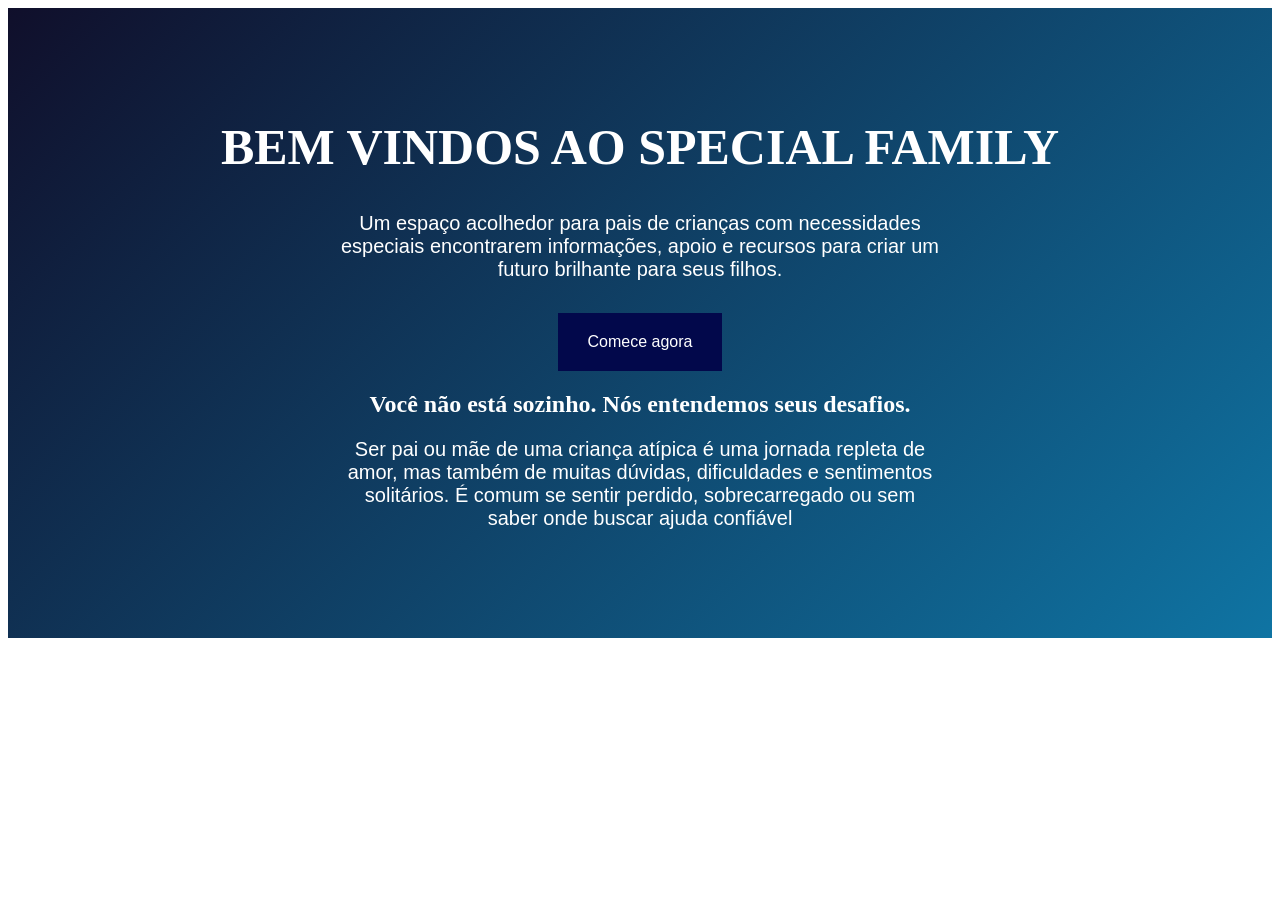
==== inicial.html @ f8e4b8d8 "Rename index.html to inicial.html" ====
<!DOCTYPE html>
<html lang="en">
<head>
    <meta charset="UTF-8">
    <meta name="viewport" content="width=device-width, initial-scale=1.0">
    <link rel="stylesheet" href="inicial.css">
    <title>Document</title>
</head>
<html>
<body>
  <div id="grad1">
    <h1>BEM VINDOS AO SPECIAL FAMILY</h1>
    <p>Um espaço acolhedor para pais de crianças com necessidades especiais encontrarem informações, apoio e recursos para criar um futuro brilhante para seus filhos.</p>
    <div class="container">
         <button class="btn">Comece agora</button>
         
         <h2>Você não está sozinho. Nós entendemos seus desafios.</h2>
         <p>Ser pai ou mãe de uma criança atípica é uma jornada repleta de amor, mas também de muitas dúvidas, dificuldades e sentimentos solitários. É comum se sentir perdido, sobrecarregado ou sem saber onde buscar ajuda confiável</p>
    
    
    
        </div>
  </div>
</body>
</html>
---- inicial.css ----
#grad1 { 
    height: 580px; /* altura do elemento */
    background-color: red;
    padding: 25px; /* preenchimento em volta do elemento */
    background-size: 100% auto;
    background: linear-gradient(135deg, #100f2b, #0f74a3);
    color: white;
    position: relative;
    display: flex;
    flex-direction: column;
    justify-content: center;
    align-items: center;
    text-align: center;
  }
   @font-face { 
            font-family: 'Scripter';
            src: url('caminho/para/scripter.ttf') format('truetype');
        }
        @font-face { 
            font-family: 'Proxima Nova';
            src: url('caminho/para/proximanova.ttf') format('truetype');
        }
  h1{
     font-size: 50px;
     font-family: 'Scripter';
  }
  p{
    font-size: 20px;
    font-family: 'Proxima Nova', sans-serif;
  }

  #grad1 h1 {
    margin-bottom: 16px;
  }

  #grad1 p {
    max-width: 600px;
    margin-bottom: 32px;
  }
/*botão de comece agora*/
  .container .btn {
    background-color: #02084b;
    color: white;
    font-size: 16px;
    padding: 20px 30px;
    border: none;
    cursor: pointer;
    text-align: center;
    display: inline-flex;
    justify-content: center;
    align-items: center;
  }

  .container .btn:hover {
   background-color: #0a0218;
}

/*texto + img*/
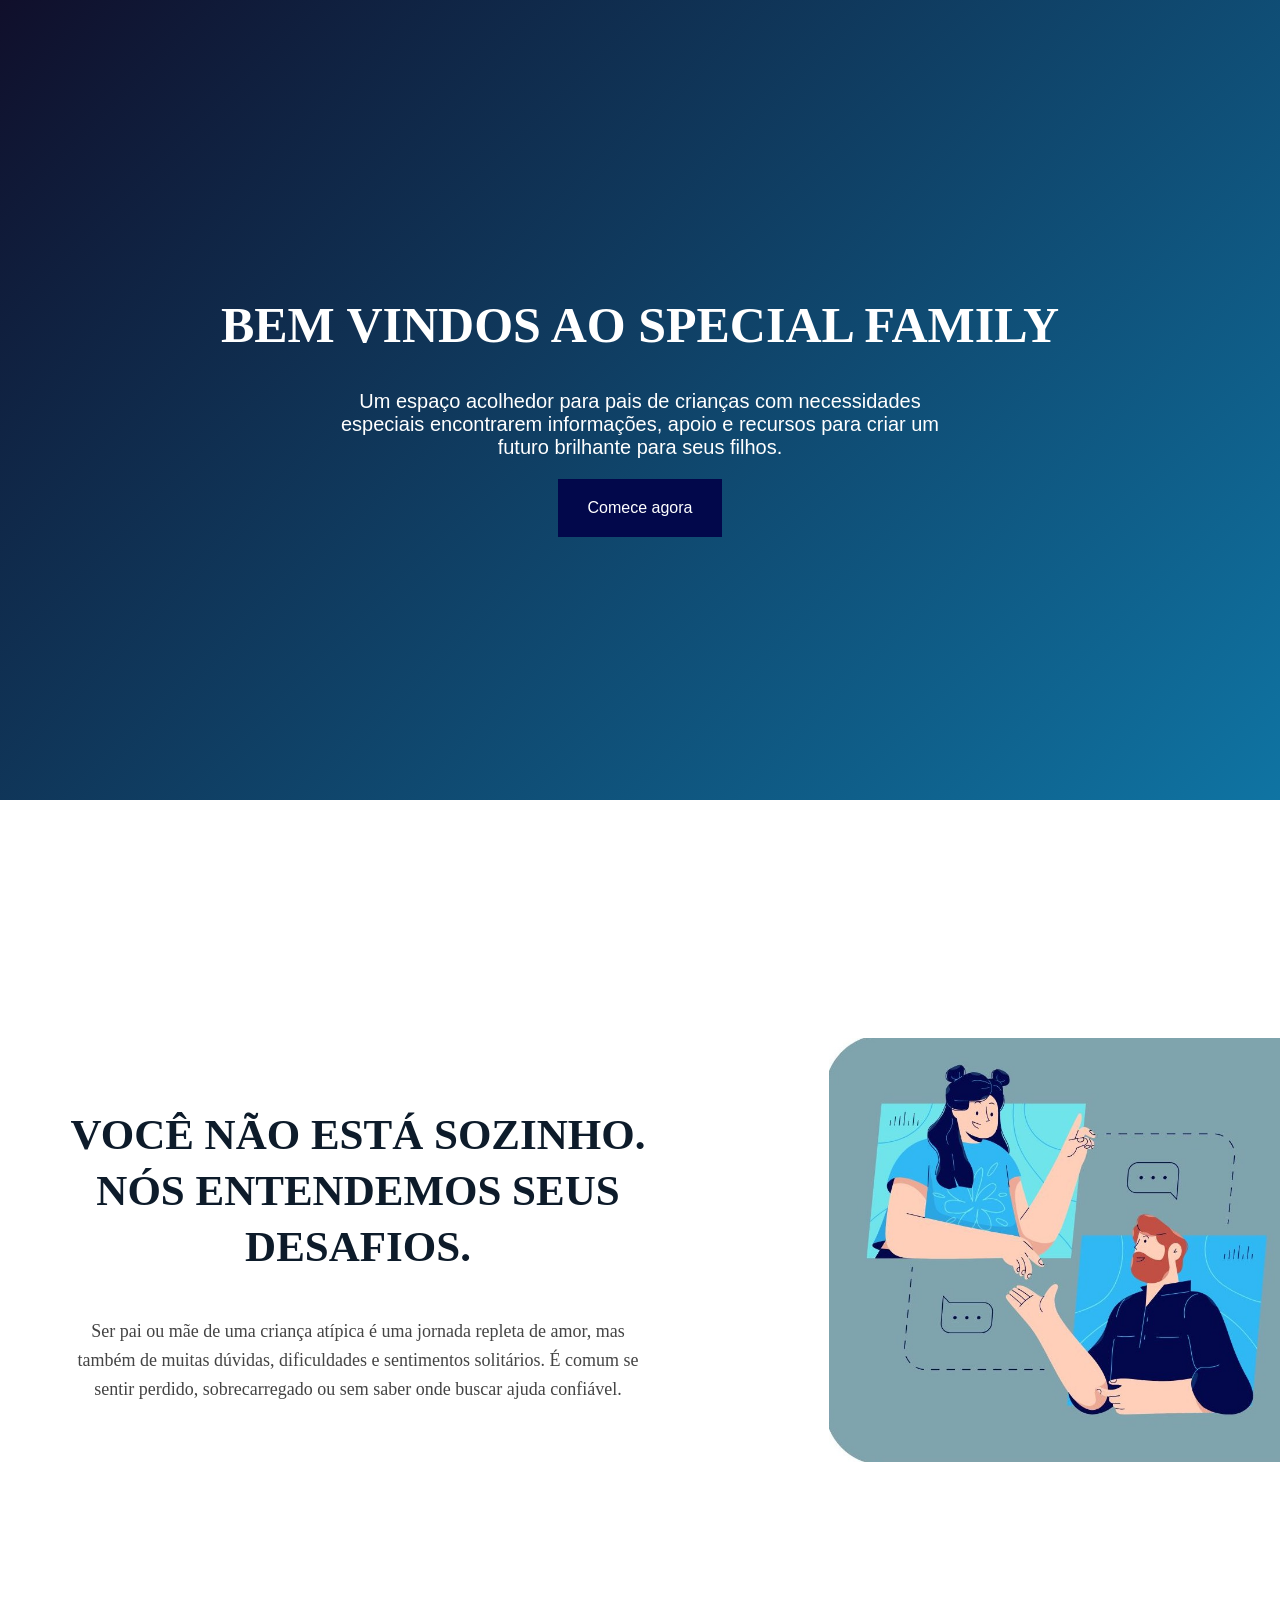
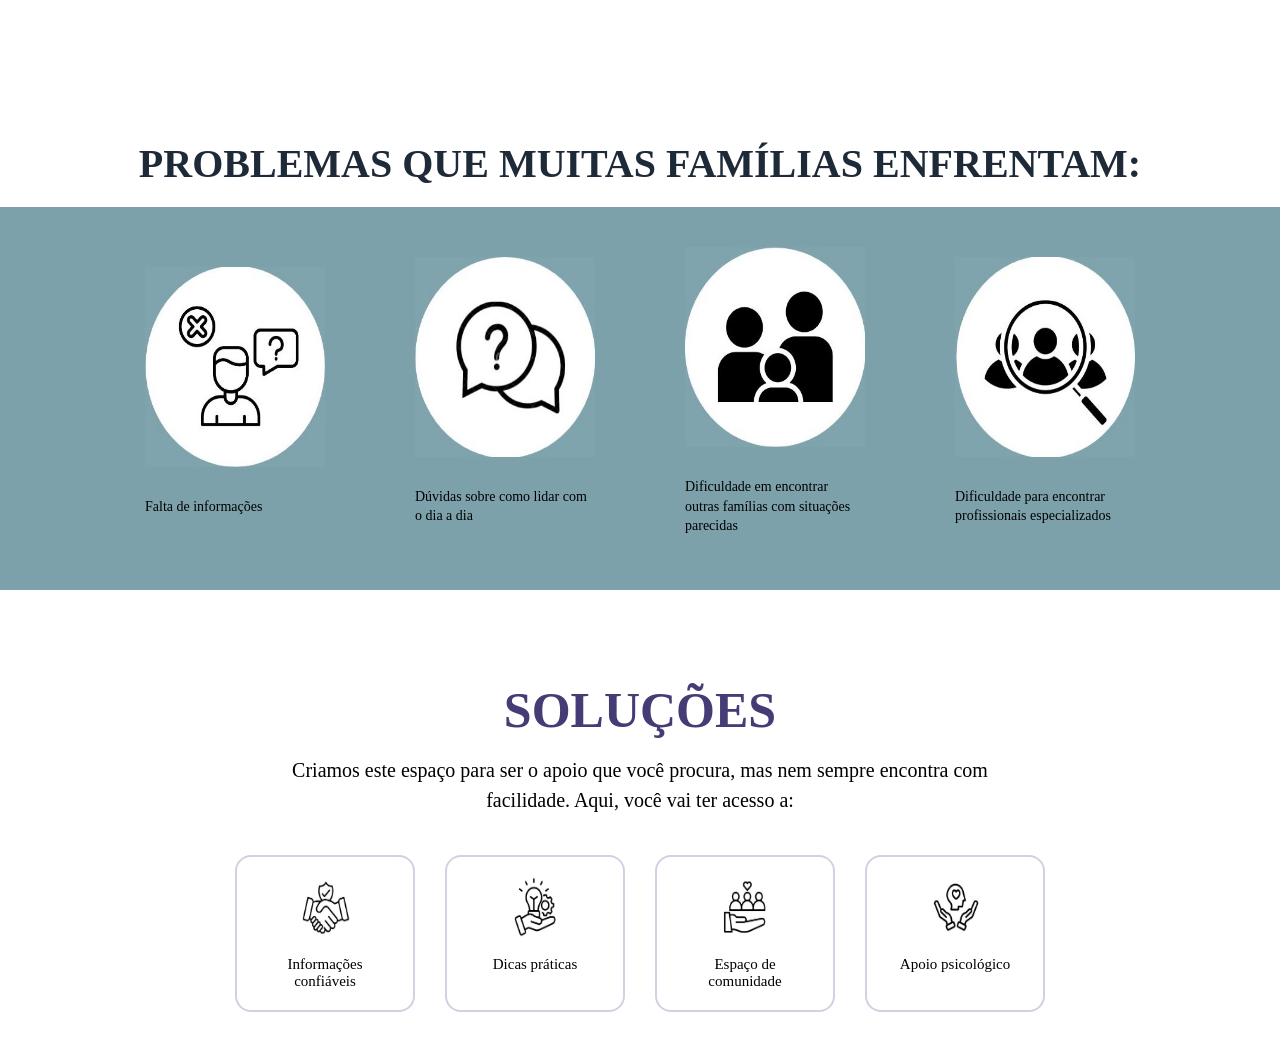
==== commit dc6ae2b4: "ok" ====
--- a/inicial.html
+++ b/inicial.html
@@ -8,18 +8,82 @@
 </head>
 <html>
 <body>
+
+  <!-- inicio -->
   <div id="grad1">
     <h1>BEM VINDOS AO SPECIAL FAMILY</h1>
     <p>Um espaço acolhedor para pais de crianças com necessidades especiais encontrarem informações, apoio e recursos para criar um futuro brilhante para seus filhos.</p>
     <div class="container">
          <button class="btn">Comece agora</button>
-         
-         <h2>Você não está sozinho. Nós entendemos seus desafios.</h2>
-         <p>Ser pai ou mãe de uma criança atípica é uma jornada repleta de amor, mas também de muitas dúvidas, dificuldades e sentimentos solitários. É comum se sentir perdido, sobrecarregado ou sem saber onde buscar ajuda confiável</p>
-    
-    
-    
-        </div>
+     </div> 
+    </div> 
+
+      <!-- part1 -->
+         <div class="apoio-content">
+    <div class="texto">
+      <h1>VOCÊ NÃO ESTÁ SOZINHO. NÓS ENTENDEMOS SEUS DESAFIOS.</h1>
+      <p>
+        Ser pai ou mãe de uma criança atípica é uma jornada repleta de amor, mas também de muitas dúvidas, dificuldades e sentimentos solitários. É comum se sentir perdido, sobrecarregado ou sem saber onde buscar ajuda confiável.
+      </p>
+    </div>
+    <div class="imagem">
+      <img src="imagem/imagem 1.jpg" alt="Ilustração de conversa por vídeo" />
+    </div>
+  </div>
+
+    <!-- part2 problemas -->
+     <h2 class="titulo">PROBLEMAS QUE MUITAS FAMÍLIAS ENFRENTAM:</h2>
+
+  <div class="faixa">
+    <div class="item">
+      <img src="imagem/falta.informação.jpg" alt="Falta de informações">
+      <p>Falta de informações</p>
+    </div>
+    <div class="item">
+      <img src="imagem/duvidas.jpg" alt="Dúvidas do dia a dia">
+      <p>Dúvidas sobre como lidar com o dia a dia</p>
+    </div>
+    <div class="item">
+      <img src="imagem/dificuldade.jpg" alt="Dificuldade com outras famílias">
+      <p>Dificuldade em encontrar outras famílias com situações parecidas</p>
+    </div>
+    <div class="item">
+      <img src="imagem/profissional.jpg" alt="Profissionais especializados">
+      <p>Dificuldade para encontrar profissionais especializados</p>
+    </div>
+  </div>
+
+    <!-- part3 soluções -->
+        <section class="secao-solucoes">
+    <h2 class="titulo2">SOLUÇÕES</h2>
+    <p class="descricao">
+      Criamos este espaço para ser o apoio que você procura, mas nem sempre encontra com facilidade. 
+      Aqui, você vai ter acesso a:
+    </p>
+
+    <div class="cards-container">
+      <div class="card">
+        <img src="imagem/confiavel.jpg" alt="Informações confiáveis">
+        <p>Informações confiáveis</p>
+      </div>
+      <div class="card">
+        <img src="imagem/dicas.jpg" alt="Dicas práticas">
+        <p>Dicas práticas</p>
+      </div>
+      <div class="card">
+        <img src="imagem/comunidade.jpg" alt="Espaço de comunidade">
+        <p>Espaço de comunidade</p>
+      </div>
+      <div class="card">
+        <img src="imagem/apoio.jpg" alt="Apoio psicológico">
+        <p>Apoio psicológico</p>
+      </div>
+    </div>
+  </section>
+
+  <!-- part4 final -->
+
+
   </div>
 </body>
 </html>
--- a/inicial.css
+++ b/inicial.css
@@ -1,7 +1,11 @@
+body {
+  margin: 0;
+}
+
 #grad1 { 
-    height: 580px; /* altura do elemento */
+    height: 700px; /* altura do elemento */
     background-color: red;
-    padding: 25px; /* preenchimento em volta do elemento */
+    padding: 50px; /* preenchimento em volta do elemento */
     background-size: 100% auto;
     background: linear-gradient(135deg, #100f2b, #0f74a3);
     color: white;
@@ -12,6 +16,8 @@
     align-items: center;
     text-align: center;
   }
+
+  /*fonte de texto*/
    @font-face { 
             font-family: 'Scripter';
             src: url('caminho/para/scripter.ttf') format('truetype');
@@ -19,24 +25,22 @@
         @font-face { 
             font-family: 'Proxima Nova';
             src: url('caminho/para/proximanova.ttf') format('truetype');
-        }
-  h1{
-     font-size: 50px;
+ 
+       }
+
+  /*texto do inicio*/
+  #grad1 h1 {
+    margin-bottom: 16px;
+    font-size: 50px;
      font-family: 'Scripter';
   }
-  p{
+ 
+  #grad1 p {
+    max-width: 600px;
     font-size: 20px;
     font-family: 'Proxima Nova', sans-serif;
   }
 
-  #grad1 h1 {
-    margin-bottom: 16px;
-  }
-
-  #grad1 p {
-    max-width: 600px;
-    margin-bottom: 32px;
-  }
 /*botão de comece agora*/
   .container .btn {
     background-color: #02084b;
@@ -55,4 +59,137 @@
    background-color: #0a0218;
 }
 
-/*texto + img*/
+/*texto + img*/ /*part2 problemas*/
+.apoio-content {
+  display: flex;
+  height: 100vh;
+  align-items: center; 
+}
+
+.texto {
+  flex: 0 0 45%;
+  padding: 0px 70px;
+  display: flex;
+  flex-direction: column;
+  justify-content: center;
+  text-align: center;
+}
+
+.texto h1 {
+  font-size: 43px;
+  color: #0d1b2a;
+  margin-bottom: 24px;
+  font-weight: bold;
+  line-height: 1.3;
+}
+
+.texto p {
+  font-size: 18px;
+  line-height: 1.6;
+  color: #444;
+}
+
+.imagem {
+  flex: 0 0 29,9%;
+  display: flex;
+  align-items: stretch;
+  justify-content: flex-end;
+}
+
+.imagem img {
+  width: 80%;
+  height: 70%;
+  object-fit: cover;
+  margin: 0;
+  padding: 60px 0px;
+}
+
+/*part2 problemas*/
+
+.titulo {
+  margin-top: 40px;
+  margin-bottom: 20px;
+  font-size: 40px;
+  color: #1e2a38;
+  text-align: center;
+}
+
+.faixa {
+  background-color: #7da1aa;
+  padding: 40px 20px;
+  display: flex;
+  justify-content: center;
+  flex-wrap: wrap;
+  gap: 90px; 
+  align-items: center;
+}
+
+.item {
+  width: 180px;
+  color: #000;
+}
+
+.item img {
+  width: 180px;
+  height: 200px;
+  margin-bottom: 12px;
+}
+
+.item p {
+  font-size: 14px;
+  color: #000;
+  line-height: 1.4;
+}
+
+/*part3 soluções*/
+.secao-solucoes {
+  text-align: center;
+  padding: 50px 20px;
+}
+
+.titulo2 {
+  font-size: 50px;
+  color: #443d75;
+  margin-bottom: 16px;
+}
+
+.descricao {
+  max-width: 700px;
+  margin: 0 auto 40px;
+  font-size: 20px;
+  line-height: 1.5;
+}
+
+.cards-container {
+  display: flex;
+  justify-content: center;
+  flex-wrap: wrap;
+  gap: 30px;
+}
+
+.card {
+  border: 2px solid #d6cfe2;
+  border-radius: 16px;
+  padding: 20px;
+  width: 180px;
+  box-sizing: border-box;
+  transition: transform 0.3s ease;
+}
+
+.card:hover {
+  transform: translateY(-5px);
+}
+
+.card img {
+  width: 60px;
+  height: 60px;
+  margin-bottom: 15px;
+}
+
+.card p {
+  margin: 0;
+  font-size: 15px;
+  color: #000;
+}
+
+/*part final*/
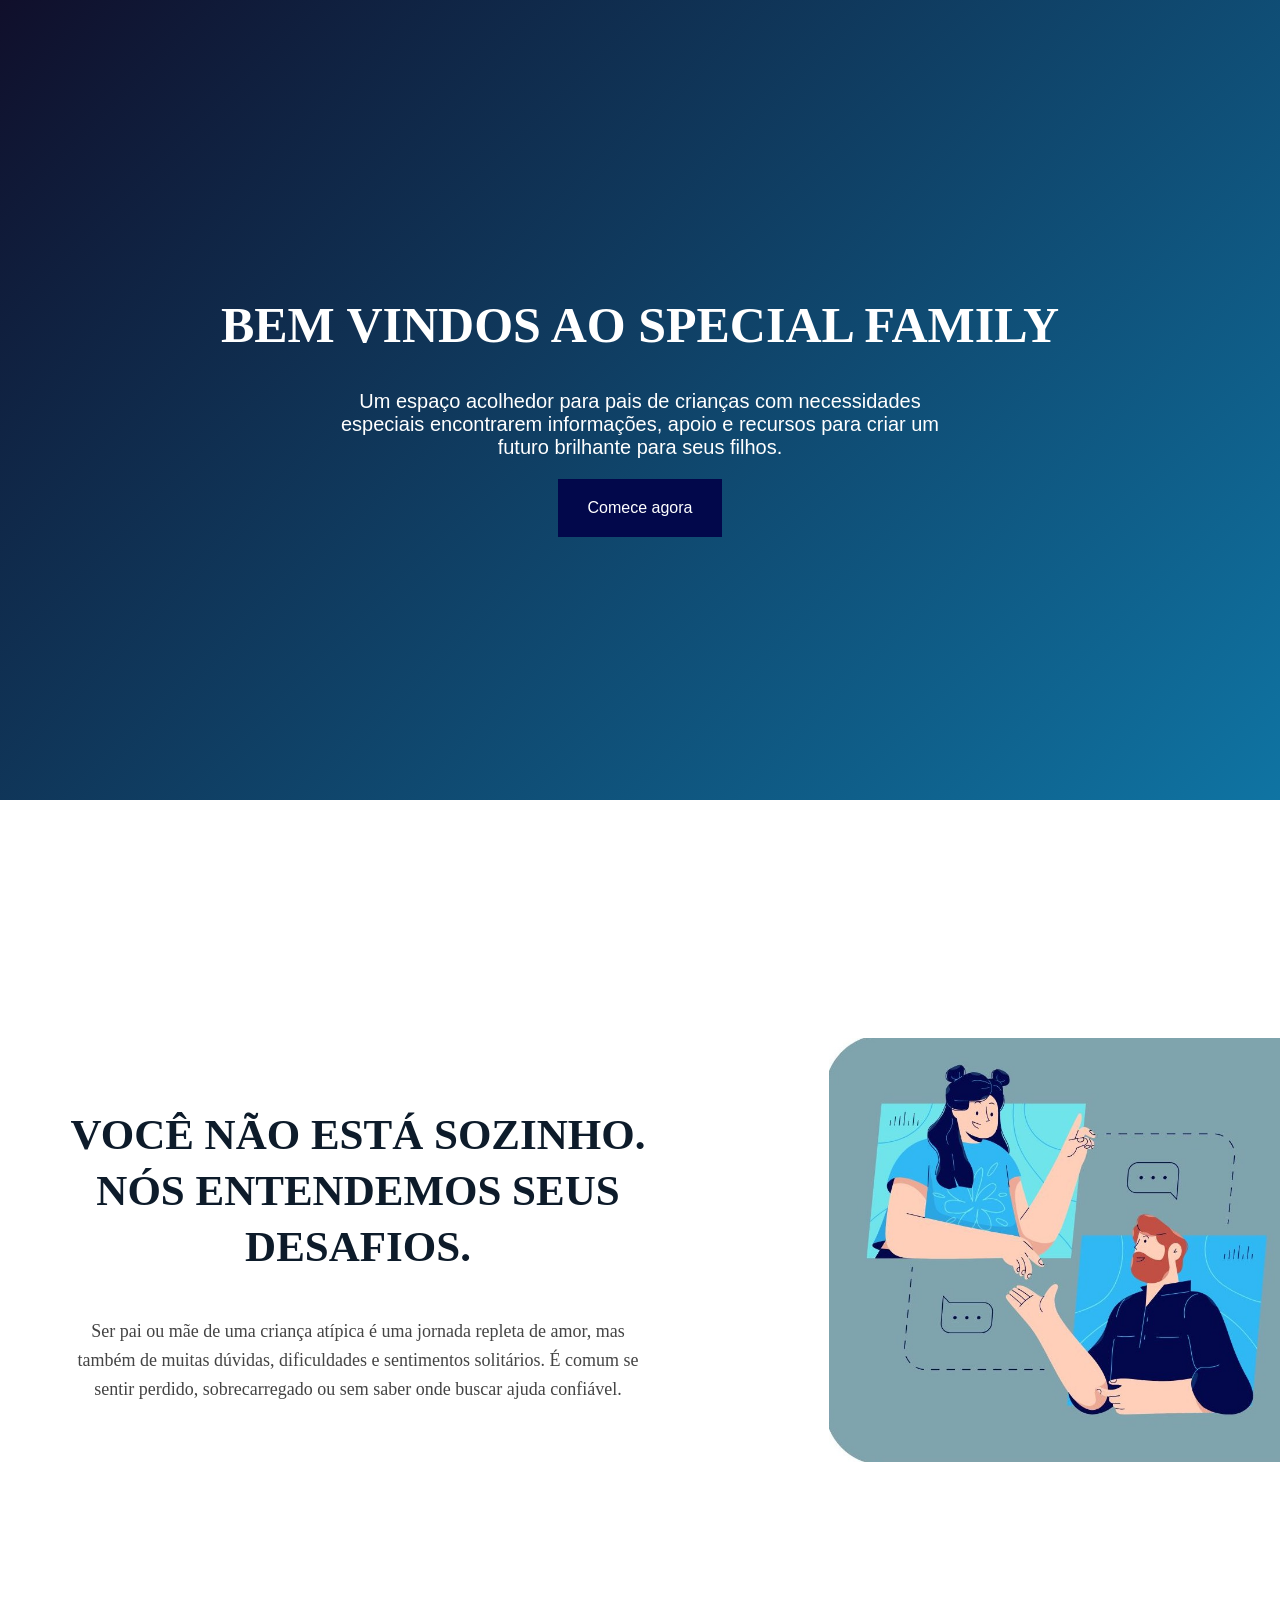
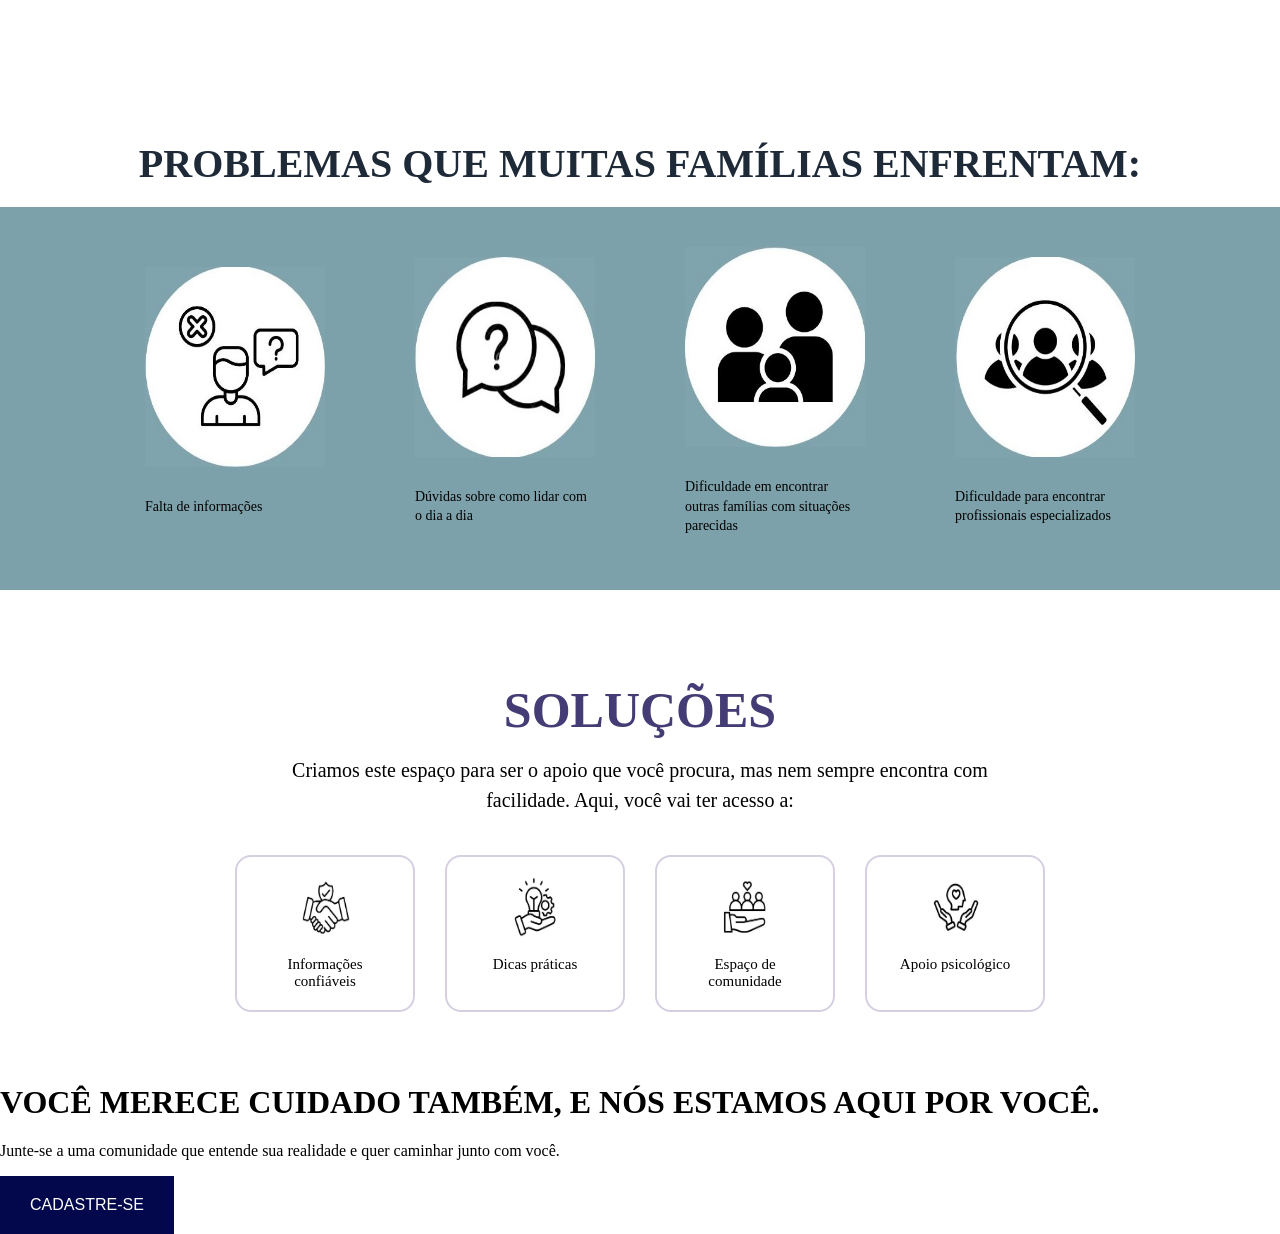
==== commit f4cccdf2: "ok" ====
--- a/inicial.html
+++ b/inicial.html
@@ -81,9 +81,15 @@
     </div>
   </section>
 
-  <!-- part4 final -->
-
-
+   <!-- part4 final -->
+   <div class="titulo-final">
+     <h1>VOCÊ MERECE CUIDADO TAMBÉM, E NÓS ESTAMOS AQUI POR VOCÊ.</h1>
+      <p>Junte-se a uma comunidade que entende sua realidade e quer caminhar junto com você.</p>
+       <div class="container">
+         <button class="btn">CADASTRE-SE</button>
+     </div> 
+    </div> 
+    </div>
   </div>
 </body>
 </html>
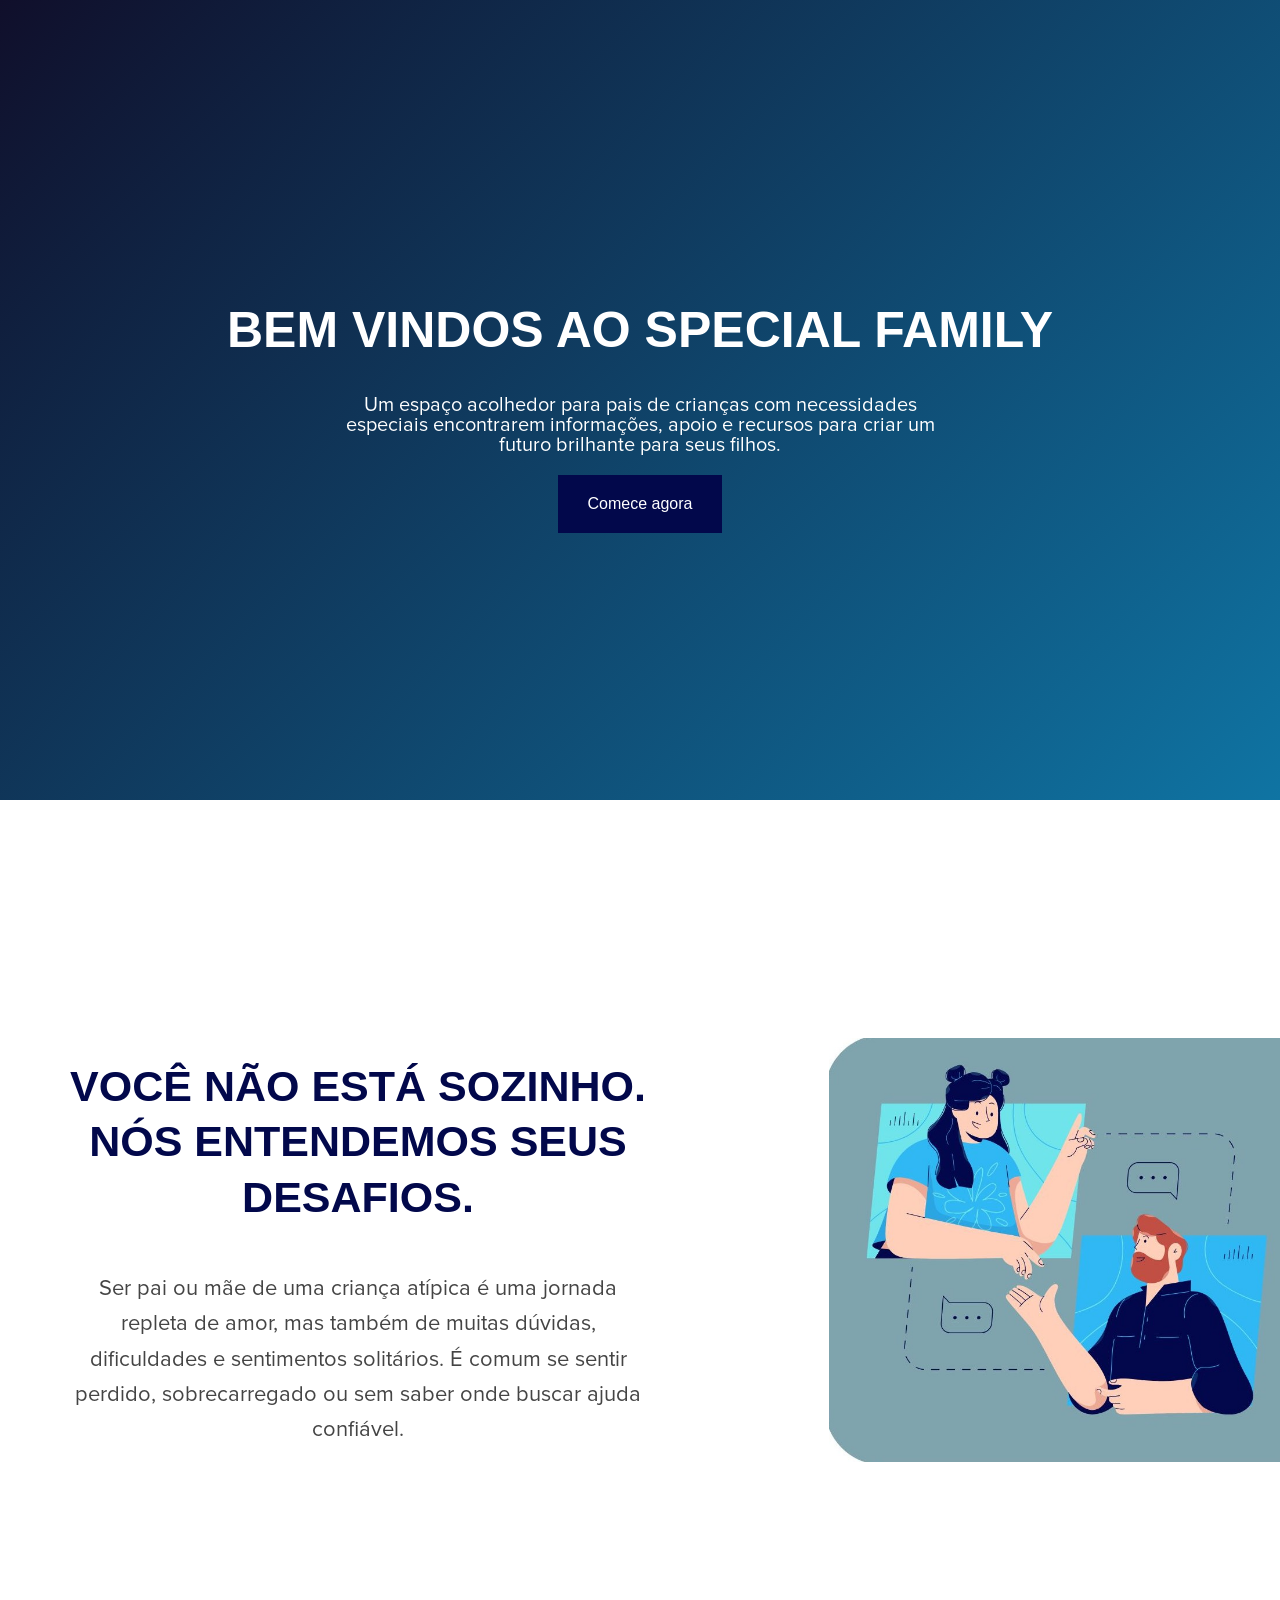
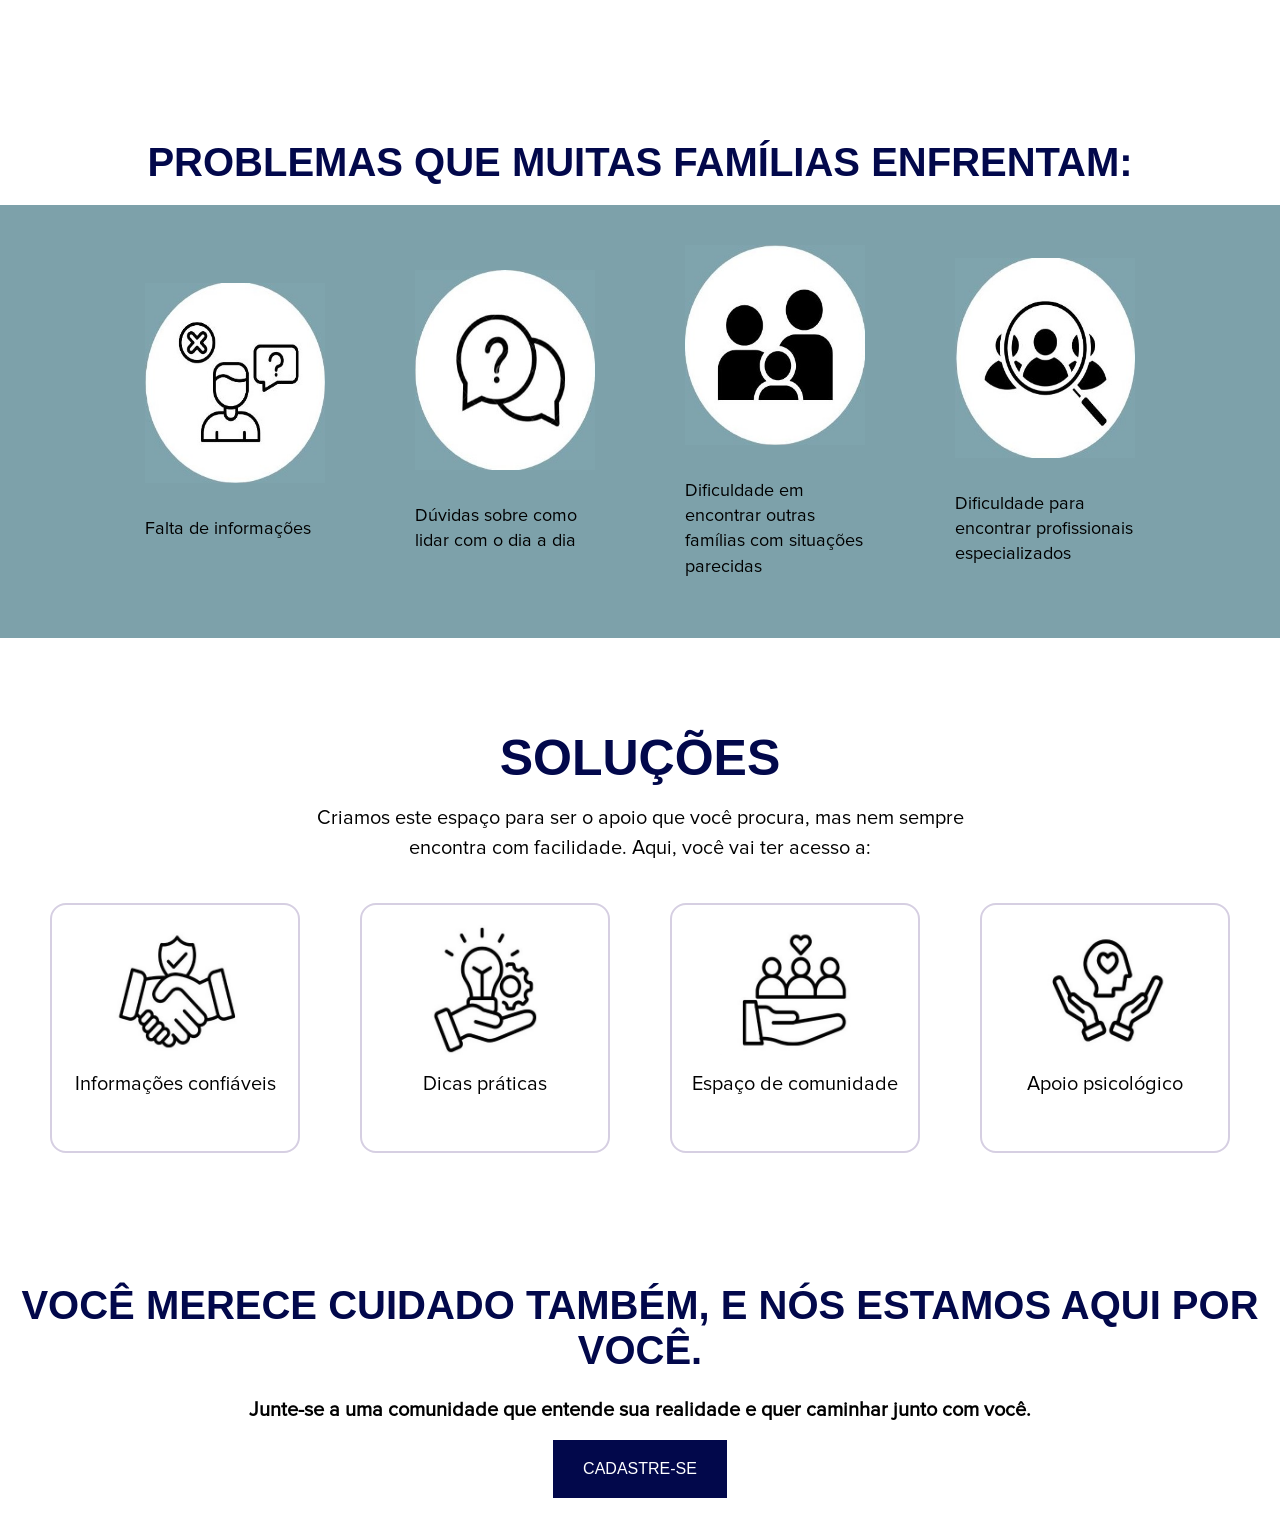
==== commit 94090b42: "Update inicial.html" ====
--- a/inicial.html
+++ b/inicial.html
@@ -4,6 +4,9 @@
     <meta charset="UTF-8">
     <meta name="viewport" content="width=device-width, initial-scale=1.0">
     <link rel="stylesheet" href="inicial.css">
+    <link rel="preconnect" href="https://fonts.googleapis.com">
+    <link rel="preconnect" href="https://fonts.gstatic.com" crossorigin>
+    <link href="https://fonts.googleapis.com/css2?family=Alumni+Sans+Pinstripe:ital@0;1&family=Montserrat:ital,wght@0,100..900;1,100..900&display=swap" rel="stylesheet">  
     <title>Document</title>
 </head>
 <html>
--- a/inicial.css
+++ b/inicial.css
@@ -1,3 +1,5 @@
+@import url('https://fonts.googleapis.com/css2?family=Alumni+Sans+Pinstripe:ital@0;1&family=Montserrat:ital,wght@0,100..900;1,100..900&display=swap');
+
 body {
   margin: 0;
 }
@@ -18,13 +20,9 @@
   }
 
   /*fonte de texto*/
-   @font-face { 
-            font-family: 'Scripter';
-            src: url('caminho/para/scripter.ttf') format('truetype');
-        }
         @font-face { 
             font-family: 'Proxima Nova';
-            src: url('caminho/para/proximanova.ttf') format('truetype');
+            src: url('fonte/proxima-nova.otf') format('OpenType');
  
        }
 
@@ -32,7 +30,8 @@
   #grad1 h1 {
     margin-bottom: 16px;
     font-size: 50px;
-     font-family: 'Scripter';
+    font-weight: bold;
+    font-family: 'Comic Sans MS', cursive, sans-serif;
   }
  
   #grad1 p {
@@ -77,16 +76,19 @@
 
 .texto h1 {
   font-size: 43px;
-  color: #0d1b2a;
+  color: #02084b;
   margin-bottom: 24px;
   font-weight: bold;
   line-height: 1.3;
+  font-weight: bold;
+  font-family: 'Comic Sans MS', cursive, sans-serif;
 }
 
 .texto p {
-  font-size: 18px;
+  font-size: 22px;
   line-height: 1.6;
   color: #444;
+  font-family: 'Proxima Nova', sans-serif;
 }
 
 .imagem {
@@ -110,8 +112,10 @@
   margin-top: 40px;
   margin-bottom: 20px;
   font-size: 40px;
-  color: #1e2a38;
-  text-align: center;
+  color: #02084b;
+  text-align: center;
+  font-weight: bold;
+  font-family: 'Comic Sans MS', cursive, sans-serif;
 }
 
 .faixa {
@@ -123,7 +127,10 @@
   gap: 90px; 
   align-items: center;
 }
-
+.item:hover img {
+  transform: translateY(-5px);
+  transition: 200ms linear; 
+}
 .item {
   width: 180px;
   color: #000;
@@ -133,12 +140,14 @@
   width: 180px;
   height: 200px;
   margin-bottom: 12px;
+  transition: transform 0.3s ease;
 }
 
 .item p {
-  font-size: 14px;
+  font-size: 18px;
   color: #000;
   line-height: 1.4;
+  font-family: 'Proxima Nova', sans-serif;
 }
 
 /*part3 soluções*/
@@ -149,8 +158,10 @@
 
 .titulo2 {
   font-size: 50px;
-  color: #443d75;
+  color: #02084b;
   margin-bottom: 16px;
+  font-weight: bold;
+  font-family: 'Comic Sans MS', cursive, sans-serif;
 }
 
 .descricao {
@@ -158,38 +169,60 @@
   margin: 0 auto 40px;
   font-size: 20px;
   line-height: 1.5;
+  font-family: 'Proxima Nova', sans-serif;
 }
 
 .cards-container {
   display: flex;
   justify-content: center;
   flex-wrap: wrap;
-  gap: 30px;
+  gap: 60px;
 }
 
 .card {
   border: 2px solid #d6cfe2;
   border-radius: 16px;
   padding: 20px;
-  width: 180px;
+  height: 250px;
+  width: 250px;
   box-sizing: border-box;
   transition: transform 0.3s ease;
 }
 
 .card:hover {
   transform: translateY(-5px);
+  transition: 200ms linear; 
 }
 
 .card img {
-  width: 60px;
-  height: 60px;
+  width: 150px;
+  height: 130px;
   margin-bottom: 15px;
 }
 
 .card p {
   margin: 0;
-  font-size: 15px;
-  color: #000;
+  font-size: 20px;
+  color: #000;
+  font-family: 'Proxima Nova', sans-serif;
 }
 
 /*part final*/
+.titulo-final{
+  margin-top: 80px;
+  margin-bottom: 20px;
+  font-size: 20px;
+  color: #1e2a38;
+  text-align: center;
+  color: #02084b;
+  font-weight: bold;
+  font-family: 'Comic Sans MS', cursive, sans-serif;
+}
+
+.titulo-final p {
+  margin: 0;
+  margin-bottom: 20px;
+  font-size: 20px;
+  color: #000;
+  font-family: 'Proxima Nova', sans-serif;
+}
